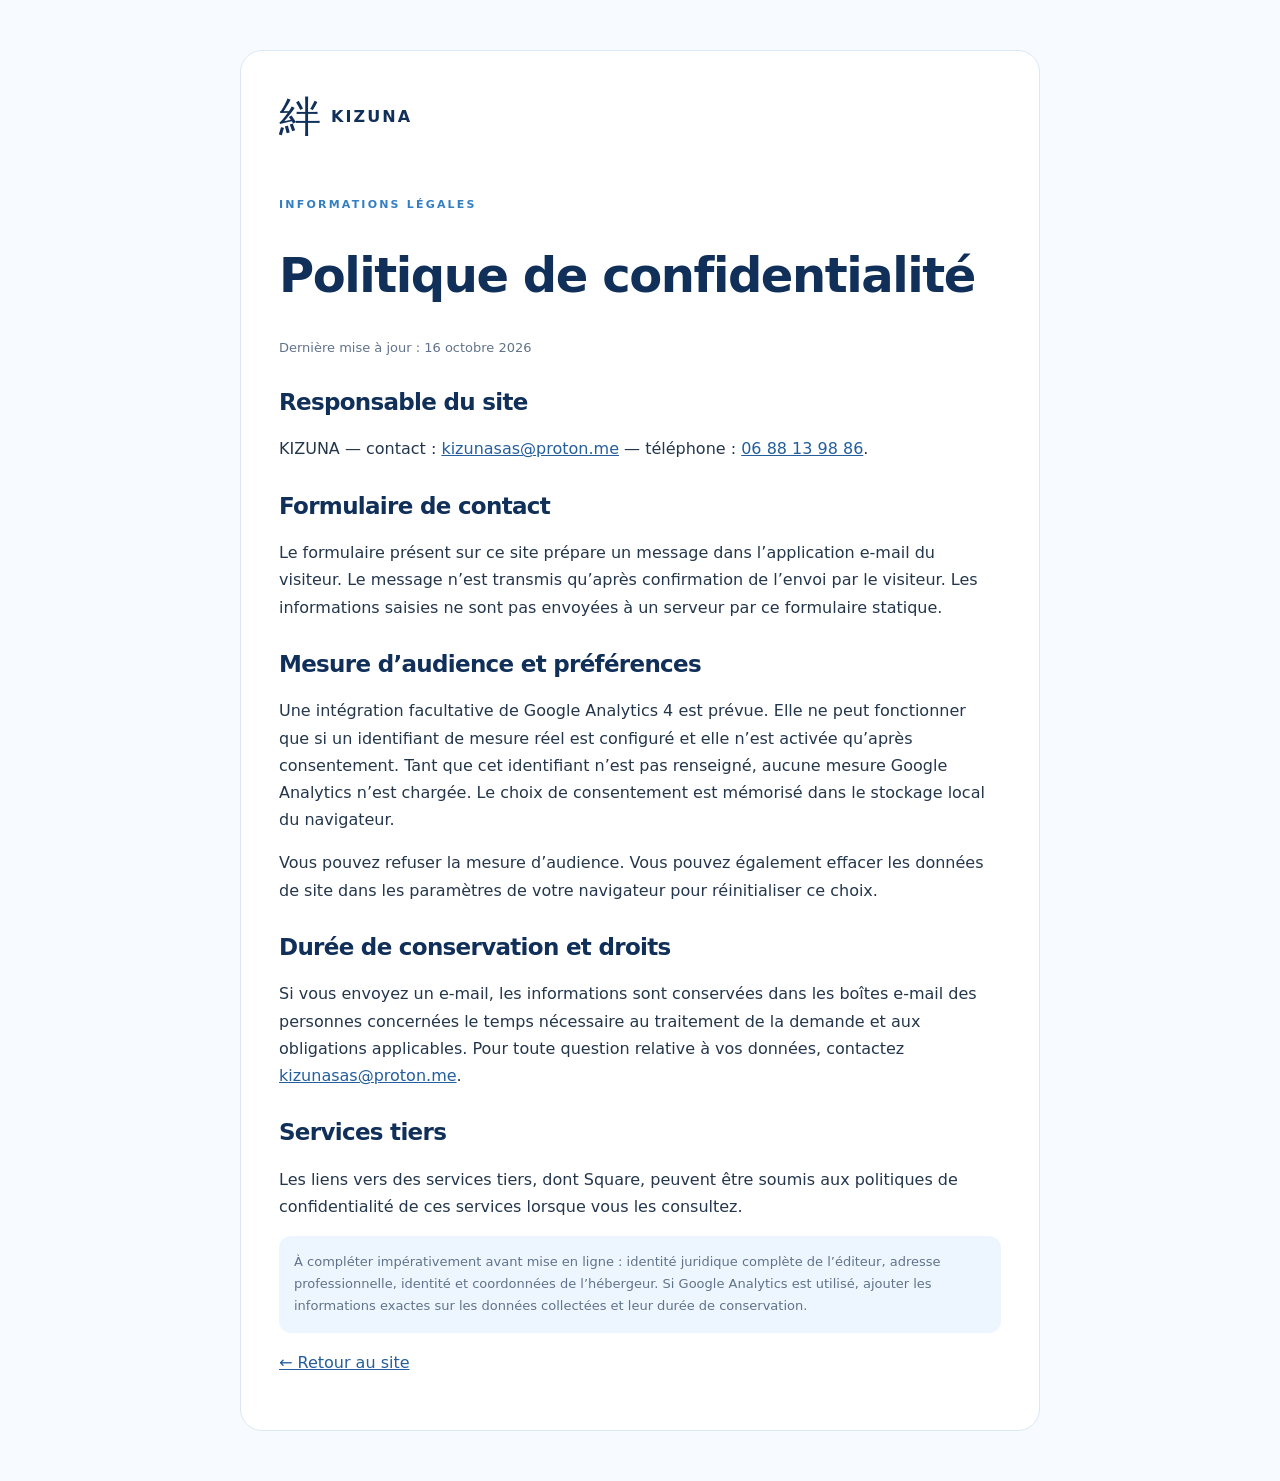
==== confidentialite.html @ 321cc067 "Add files via upload" ====
<!doctype html><html lang="fr"><head><meta charset="utf-8"><meta name="viewport" content="width=device-width, initial-scale=1"><meta name="description" content="Politique de confidentialité du site KIZUNA : formulaire de contact, mesure d’audience et droits des visiteurs."><meta name="theme-color" content="#102f59"><title>Politique de confidentialité — KIZUNA</title><link rel="icon" href="assets/favicon.svg" type="image/svg+xml"><link rel="stylesheet" href="styles-legal.css"></head><body><main class="legal"><a class="brand" href="index.html"><span>絆</span> KIZUNA</a><p class="eyebrow">Informations légales</p><h1>Politique de confidentialité</h1><p class="muted">Dernière mise à jour : 16 octobre 2026</p><h2>Responsable du site</h2><p>KIZUNA — contact : <a href="mailto:kizunasas@proton.me">kizunasas@proton.me</a> — téléphone : <a href="tel:+33688139886">06 88 13 98 86</a>.</p><h2>Formulaire de contact</h2><p>Le formulaire présent sur ce site prépare un message dans l’application e-mail du visiteur. Le message n’est transmis qu’après confirmation de l’envoi par le visiteur. Les informations saisies ne sont pas envoyées à un serveur par ce formulaire statique.</p><h2>Mesure d’audience et préférences</h2><p>Une intégration facultative de Google Analytics 4 est prévue. Elle ne peut fonctionner que si un identifiant de mesure réel est configuré et elle n’est activée qu’après consentement. Tant que cet identifiant n’est pas renseigné, aucune mesure Google Analytics n’est chargée. Le choix de consentement est mémorisé dans le stockage local du navigateur.</p><p>Vous pouvez refuser la mesure d’audience. Vous pouvez également effacer les données de site dans les paramètres de votre navigateur pour réinitialiser ce choix.</p><h2>Durée de conservation et droits</h2><p>Si vous envoyez un e-mail, les informations sont conservées dans les boîtes e-mail des personnes concernées le temps nécessaire au traitement de la demande et aux obligations applicables. Pour toute question relative à vos données, contactez <a href="mailto:kizunasas@proton.me">kizunasas@proton.me</a>.</p><h2>Services tiers</h2><p>Les liens vers des services tiers, dont Square, peuvent être soumis aux politiques de confidentialité de ces services lorsque vous les consultez.</p><p class="note">À compléter impérativement avant mise en ligne : identité juridique complète de l’éditeur, adresse professionnelle, identité et coordonnées de l’hébergeur. Si Google Analytics est utilisé, ajouter les informations exactes sur les données collectées et leur durée de conservation.</p><p><a href="index.html">← Retour au site</a></p></main></body></html>
---- styles-legal.css ----
*{box-sizing:border-box}body{margin:0;background:#f7fbff;color:#24364b;font-family:Inter,system-ui,-apple-system,"Segoe UI",sans-serif;line-height:1.7}.legal{width:min(800px,calc(100% - 36px));margin:50px auto;padding:38px;background:#fff;border:1px solid #dbe7f3;border-radius:22px}.brand{display:inline-flex;align-items:center;gap:10px;color:#102f59;text-decoration:none;font-weight:800;letter-spacing:.13em;margin-bottom:40px}.brand span{font:42px serif;letter-spacing:0}.eyebrow{font-size:11px;letter-spacing:.2em;text-transform:uppercase;color:#347fc2;font-weight:800}h1,h2{color:#102f59;line-height:1.2;letter-spacing:-.03em}h1{font-size:clamp(32px,6vw,48px)}h2{margin-top:30px;font-size:23px}.muted,.note{color:#61738a;font-size:13px}.note{padding:15px;background:#edf6ff;border-radius:12px}a{color:#245e9c}@media(max-width:600px){.legal{margin:15px auto;padding:23px;border-radius:16px}}
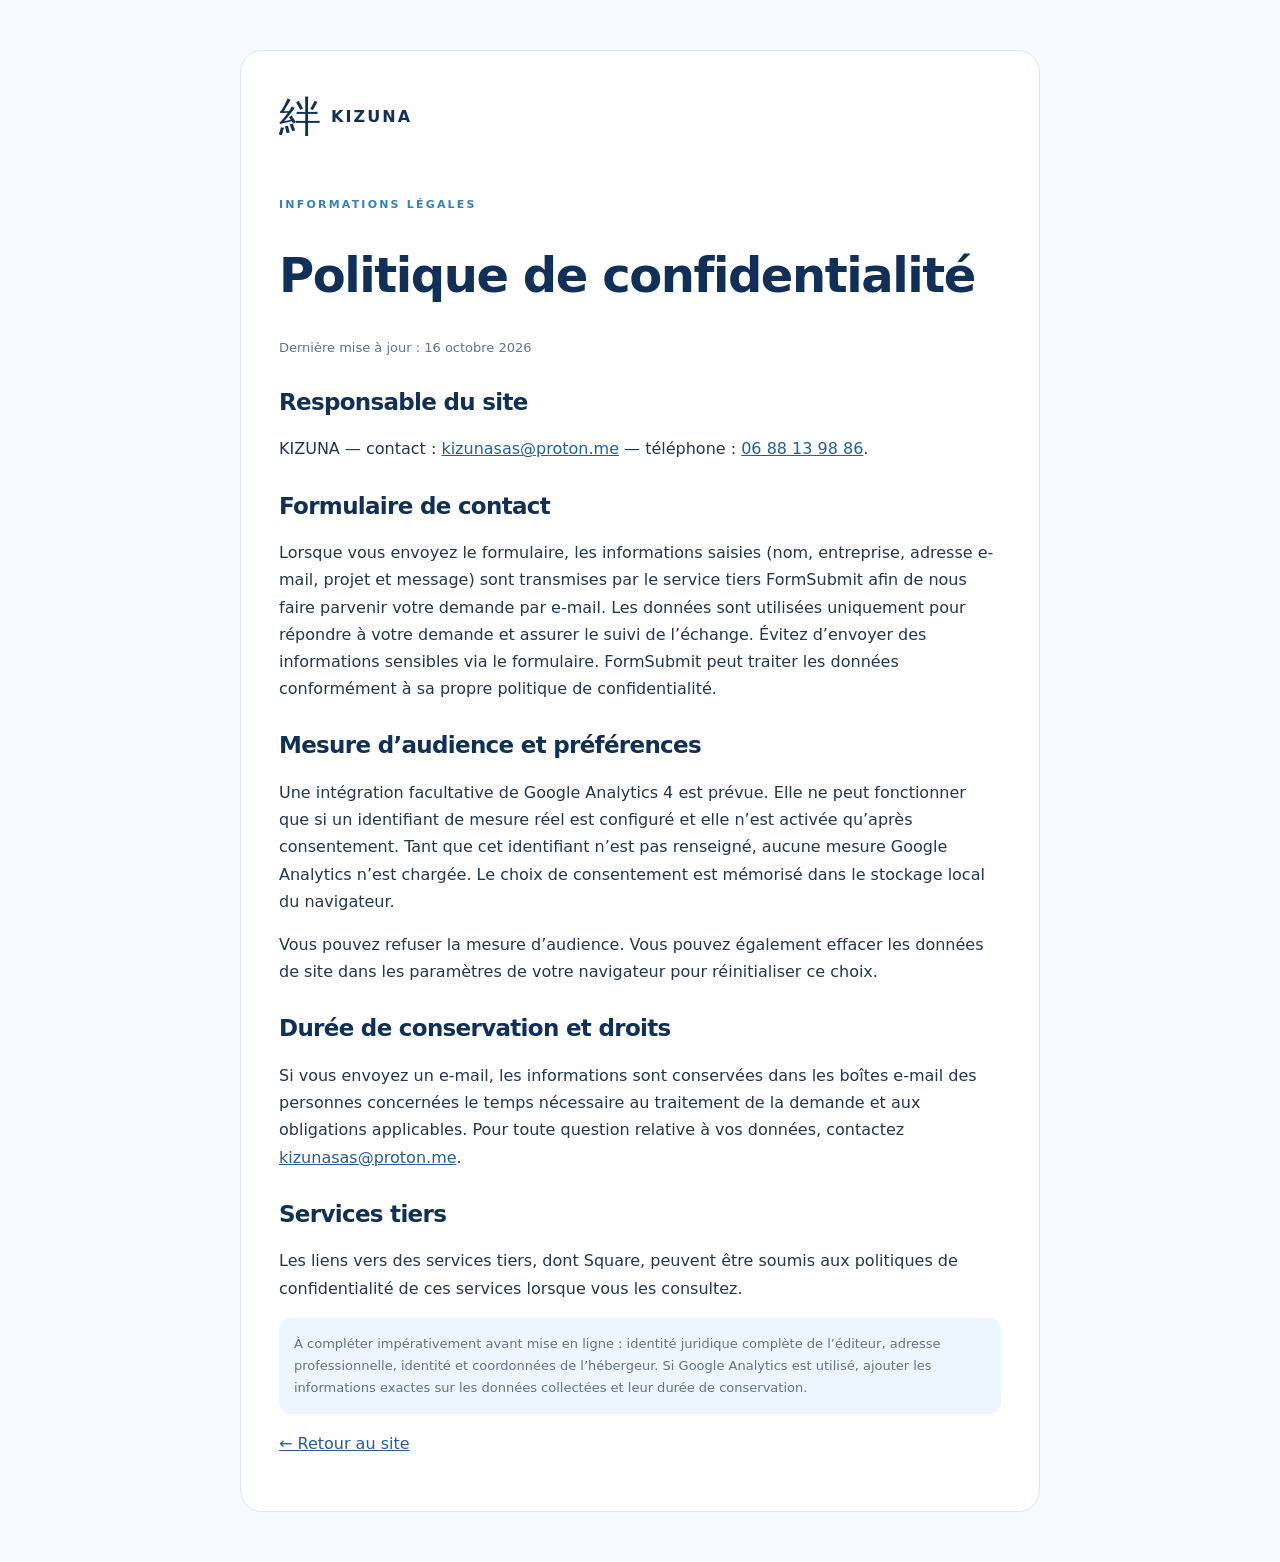
==== commit d65318d6: "Add files via upload" ====
--- a/confidentialite.html
+++ b/confidentialite.html
@@ -1 +1 @@
-<!doctype html><html lang="fr"><head><meta charset="utf-8"><meta name="viewport" content="width=device-width, initial-scale=1"><meta name="description" content="Politique de confidentialité du site KIZUNA : formulaire de contact, mesure d’audience et droits des visiteurs."><meta name="theme-color" content="#102f59"><title>Politique de confidentialité — KIZUNA</title><link rel="icon" href="assets/favicon.svg" type="image/svg+xml"><link rel="stylesheet" href="styles-legal.css"></head><body><main class="legal"><a class="brand" href="index.html"><span>絆</span> KIZUNA</a><p class="eyebrow">Informations légales</p><h1>Politique de confidentialité</h1><p class="muted">Dernière mise à jour : 16 octobre 2026</p><h2>Responsable du site</h2><p>KIZUNA — contact : <a href="mailto:kizunasas@proton.me">kizunasas@proton.me</a> — téléphone : <a href="tel:+33688139886">06 88 13 98 86</a>.</p><h2>Formulaire de contact</h2><p>Le formulaire présent sur ce site prépare un message dans l’application e-mail du visiteur. Le message n’est transmis qu’après confirmation de l’envoi par le visiteur. Les informations saisies ne sont pas envoyées à un serveur par ce formulaire statique.</p><h2>Mesure d’audience et préférences</h2><p>Une intégration facultative de Google Analytics 4 est prévue. Elle ne peut fonctionner que si un identifiant de mesure réel est configuré et elle n’est activée qu’après consentement. Tant que cet identifiant n’est pas renseigné, aucune mesure Google Analytics n’est chargée. Le choix de consentement est mémorisé dans le stockage local du navigateur.</p><p>Vous pouvez refuser la mesure d’audience. Vous pouvez également effacer les données de site dans les paramètres de votre navigateur pour réinitialiser ce choix.</p><h2>Durée de conservation et droits</h2><p>Si vous envoyez un e-mail, les informations sont conservées dans les boîtes e-mail des personnes concernées le temps nécessaire au traitement de la demande et aux obligations applicables. Pour toute question relative à vos données, contactez <a href="mailto:kizunasas@proton.me">kizunasas@proton.me</a>.</p><h2>Services tiers</h2><p>Les liens vers des services tiers, dont Square, peuvent être soumis aux politiques de confidentialité de ces services lorsque vous les consultez.</p><p class="note">À compléter impérativement avant mise en ligne : identité juridique complète de l’éditeur, adresse professionnelle, identité et coordonnées de l’hébergeur. Si Google Analytics est utilisé, ajouter les informations exactes sur les données collectées et leur durée de conservation.</p><p><a href="index.html">← Retour au site</a></p></main></body></html>+<!doctype html><html lang="fr"><head><meta charset="utf-8"><meta name="viewport" content="width=device-width, initial-scale=1"><meta name="description" content="Politique de confidentialité du site KIZUNA : formulaire de contact, mesure d’audience et droits des visiteurs."><meta name="theme-color" content="#102f59"><title>Politique de confidentialité — KIZUNA</title><link rel="icon" href="assets/favicon.svg" type="image/svg+xml"><link rel="stylesheet" href="styles-legal.css"></head><body><main class="legal"><a class="brand" href="index.html"><span>絆</span> KIZUNA</a><p class="eyebrow">Informations légales</p><h1>Politique de confidentialité</h1><p class="muted">Dernière mise à jour : 16 octobre 2026</p><h2>Responsable du site</h2><p>KIZUNA — contact : <a href="mailto:kizunasas@proton.me">kizunasas@proton.me</a> — téléphone : <a href="tel:+33688139886">06 88 13 98 86</a>.</p><h2>Formulaire de contact</h2><p>Lorsque vous envoyez le formulaire, les informations saisies (nom, entreprise, adresse e-mail, projet et message) sont transmises par le service tiers FormSubmit afin de nous faire parvenir votre demande par e-mail. Les données sont utilisées uniquement pour répondre à votre demande et assurer le suivi de l’échange. Évitez d’envoyer des informations sensibles via le formulaire. FormSubmit peut traiter les données conformément à sa propre politique de confidentialité.</p><h2>Mesure d’audience et préférences</h2><p>Une intégration facultative de Google Analytics 4 est prévue. Elle ne peut fonctionner que si un identifiant de mesure réel est configuré et elle n’est activée qu’après consentement. Tant que cet identifiant n’est pas renseigné, aucune mesure Google Analytics n’est chargée. Le choix de consentement est mémorisé dans le stockage local du navigateur.</p><p>Vous pouvez refuser la mesure d’audience. Vous pouvez également effacer les données de site dans les paramètres de votre navigateur pour réinitialiser ce choix.</p><h2>Durée de conservation et droits</h2><p>Si vous envoyez un e-mail, les informations sont conservées dans les boîtes e-mail des personnes concernées le temps nécessaire au traitement de la demande et aux obligations applicables. Pour toute question relative à vos données, contactez <a href="mailto:kizunasas@proton.me">kizunasas@proton.me</a>.</p><h2>Services tiers</h2><p>Les liens vers des services tiers, dont Square, peuvent être soumis aux politiques de confidentialité de ces services lorsque vous les consultez.</p><p class="note">À compléter impérativement avant mise en ligne : identité juridique complète de l’éditeur, adresse professionnelle, identité et coordonnées de l’hébergeur. Si Google Analytics est utilisé, ajouter les informations exactes sur les données collectées et leur durée de conservation.</p><p><a href="index.html">← Retour au site</a></p></main></body></html>
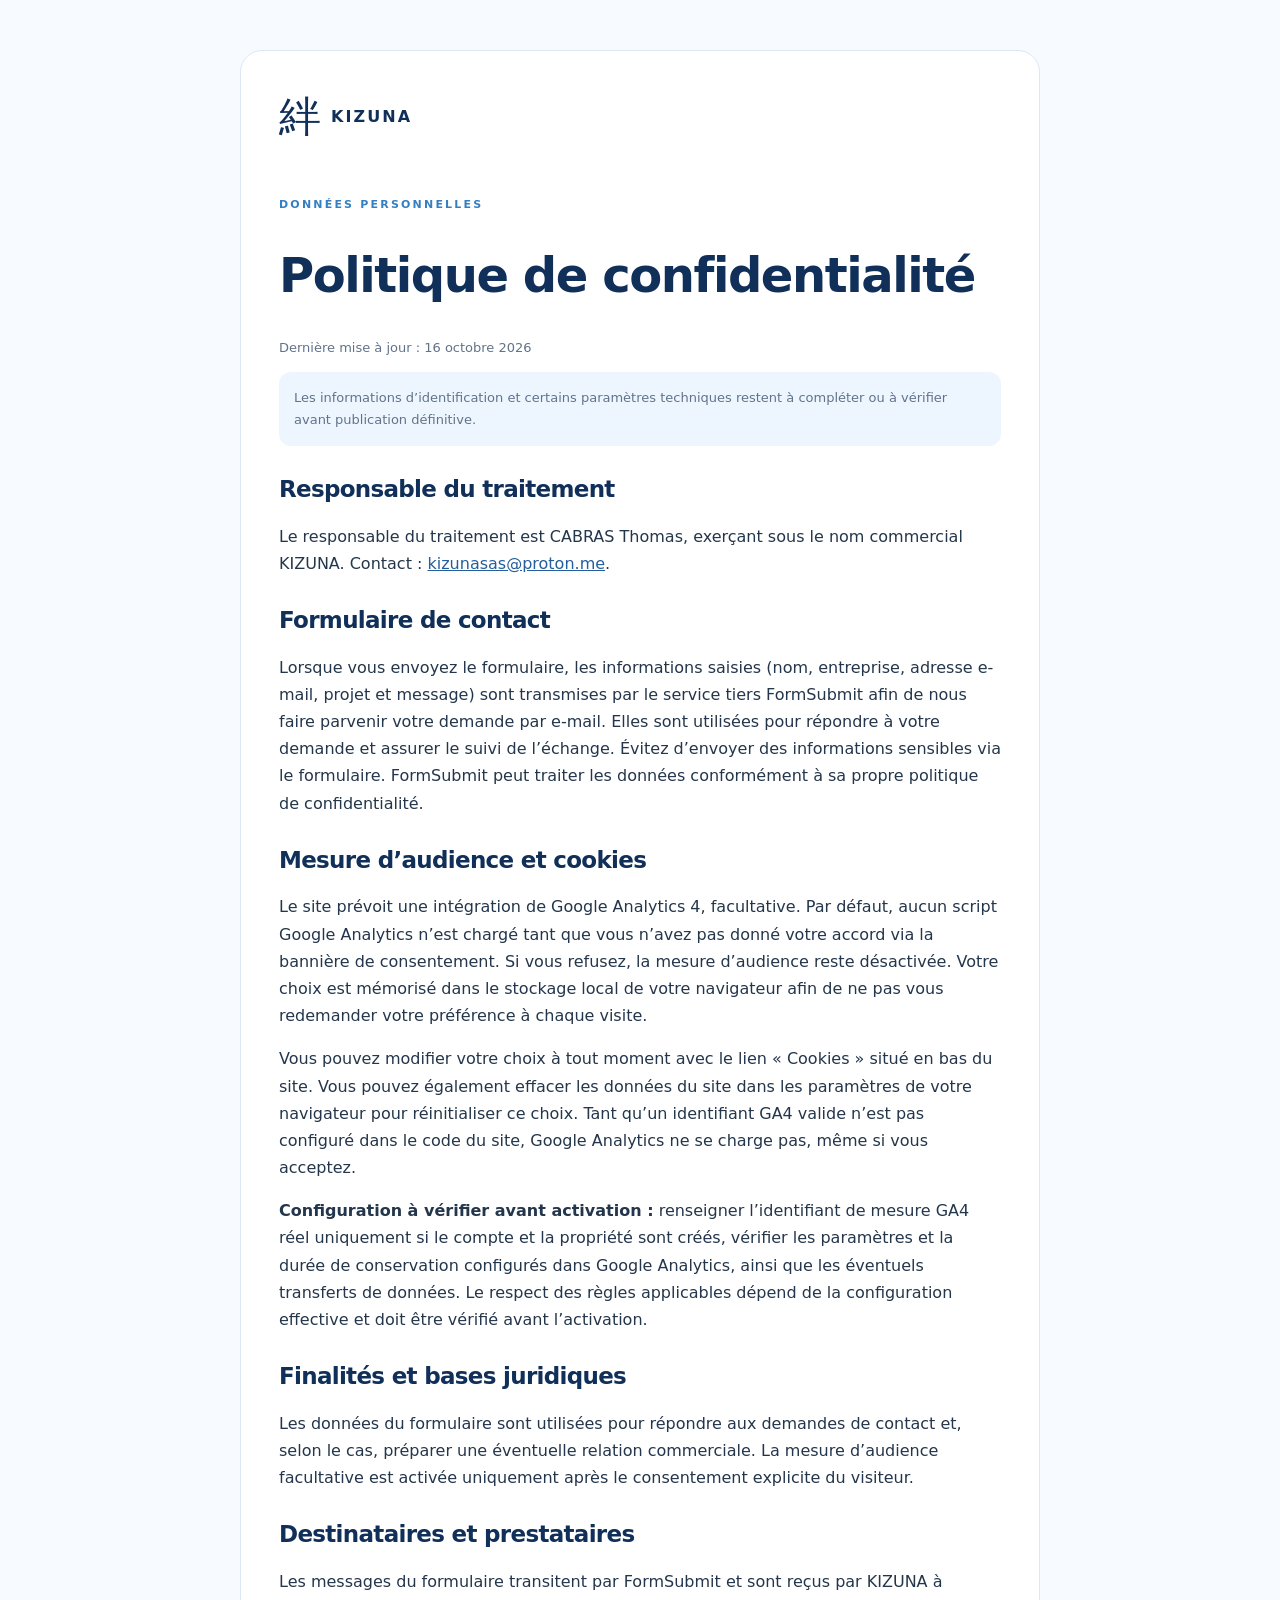
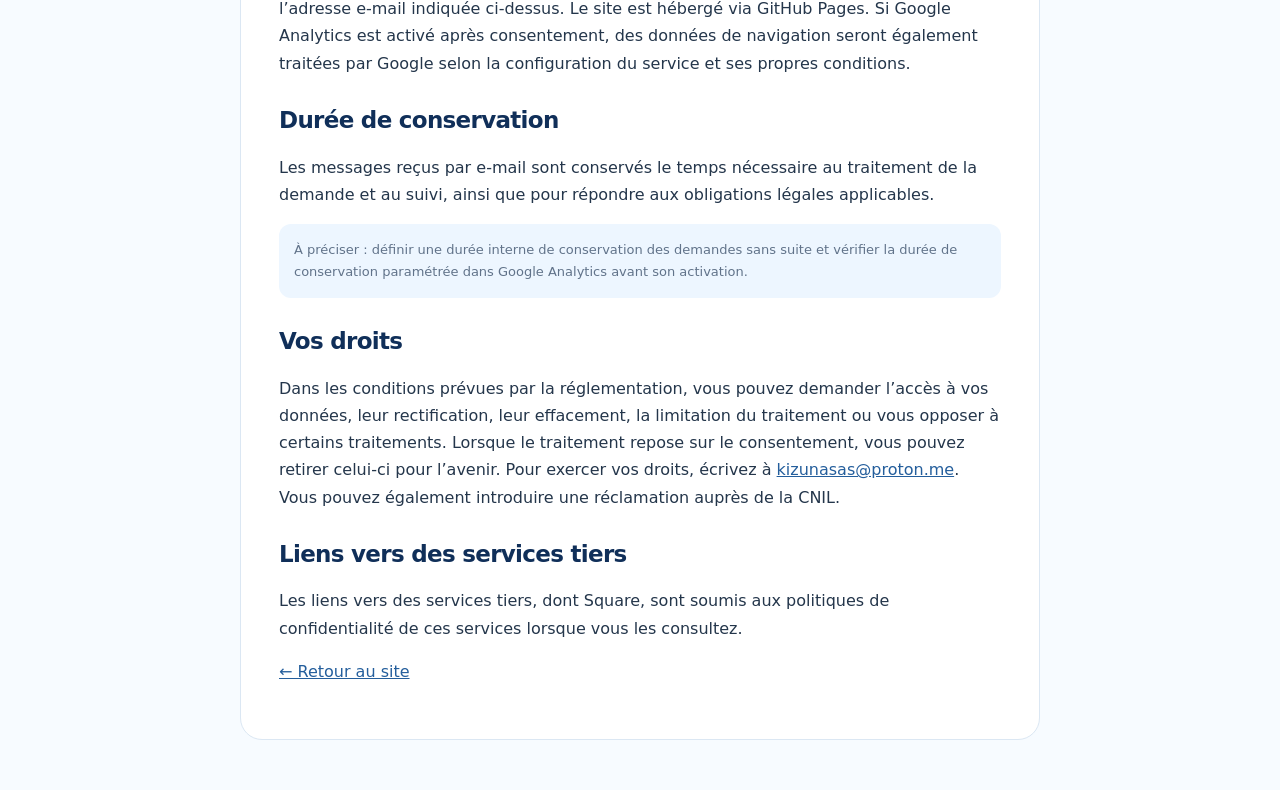
==== commit 417d6c2b: "Add files via upload" ====
--- a/confidentialite.html
+++ b/confidentialite.html
@@ -1 +1 @@
-<!doctype html><html lang="fr"><head><meta charset="utf-8"><meta name="viewport" content="width=device-width, initial-scale=1"><meta name="description" content="Politique de confidentialité du site KIZUNA : formulaire de contact, mesure d’audience et droits des visiteurs."><meta name="theme-color" content="#102f59"><title>Politique de confidentialité — KIZUNA</title><link rel="icon" href="assets/favicon.svg" type="image/svg+xml"><link rel="stylesheet" href="styles-legal.css"></head><body><main class="legal"><a class="brand" href="index.html"><span>絆</span> KIZUNA</a><p class="eyebrow">Informations légales</p><h1>Politique de confidentialité</h1><p class="muted">Dernière mise à jour : 16 octobre 2026</p><h2>Responsable du site</h2><p>KIZUNA — contact : <a href="mailto:kizunasas@proton.me">kizunasas@proton.me</a> — téléphone : <a href="tel:+33688139886">06 88 13 98 86</a>.</p><h2>Formulaire de contact</h2><p>Lorsque vous envoyez le formulaire, les informations saisies (nom, entreprise, adresse e-mail, projet et message) sont transmises par le service tiers FormSubmit afin de nous faire parvenir votre demande par e-mail. Les données sont utilisées uniquement pour répondre à votre demande et assurer le suivi de l’échange. Évitez d’envoyer des informations sensibles via le formulaire. FormSubmit peut traiter les données conformément à sa propre politique de confidentialité.</p><h2>Mesure d’audience et préférences</h2><p>Une intégration facultative de Google Analytics 4 est prévue. Elle ne peut fonctionner que si un identifiant de mesure réel est configuré et elle n’est activée qu’après consentement. Tant que cet identifiant n’est pas renseigné, aucune mesure Google Analytics n’est chargée. Le choix de consentement est mémorisé dans le stockage local du navigateur.</p><p>Vous pouvez refuser la mesure d’audience. Vous pouvez également effacer les données de site dans les paramètres de votre navigateur pour réinitialiser ce choix.</p><h2>Durée de conservation et droits</h2><p>Si vous envoyez un e-mail, les informations sont conservées dans les boîtes e-mail des personnes concernées le temps nécessaire au traitement de la demande et aux obligations applicables. Pour toute question relative à vos données, contactez <a href="mailto:kizunasas@proton.me">kizunasas@proton.me</a>.</p><h2>Services tiers</h2><p>Les liens vers des services tiers, dont Square, peuvent être soumis aux politiques de confidentialité de ces services lorsque vous les consultez.</p><p class="note">À compléter impérativement avant mise en ligne : identité juridique complète de l’éditeur, adresse professionnelle, identité et coordonnées de l’hébergeur. Si Google Analytics est utilisé, ajouter les informations exactes sur les données collectées et leur durée de conservation.</p><p><a href="index.html">← Retour au site</a></p></main></body></html>+<!doctype html><html lang="fr"><head><meta charset="utf-8"><meta name="viewport" content="width=device-width, initial-scale=1"><meta name="description" content="Politique de confidentialité du site KIZUNA."><meta name="theme-color" content="#102f59"><title>Politique de confidentialité — KIZUNA</title><link rel="icon" href="assets/favicon.svg" type="image/svg+xml"><link rel="stylesheet" href="styles-legal.css"></head><body><main class="legal"><a class="brand" href="index.html"><span>絆</span> KIZUNA</a><p class="eyebrow">Données personnelles</p><h1>Politique de confidentialité</h1><p class="muted">Dernière mise à jour : 16 octobre 2026</p><p class="note">Les informations d’identification et certains paramètres techniques restent à compléter ou à vérifier avant publication définitive.</p><h2>Responsable du traitement</h2><p>Le responsable du traitement est CABRAS Thomas, exerçant sous le nom commercial KIZUNA. Contact : <a href="mailto:kizunasas@proton.me">kizunasas@proton.me</a>.</p><h2>Formulaire de contact</h2><p>Lorsque vous envoyez le formulaire, les informations saisies (nom, entreprise, adresse e-mail, projet et message) sont transmises par le service tiers FormSubmit afin de nous faire parvenir votre demande par e-mail. Elles sont utilisées pour répondre à votre demande et assurer le suivi de l’échange. Évitez d’envoyer des informations sensibles via le formulaire. FormSubmit peut traiter les données conformément à sa propre politique de confidentialité.</p><h2>Mesure d’audience et cookies</h2><p>Le site prévoit une intégration de Google Analytics 4, facultative. Par défaut, aucun script Google Analytics n’est chargé tant que vous n’avez pas donné votre accord via la bannière de consentement. Si vous refusez, la mesure d’audience reste désactivée. Votre choix est mémorisé dans le stockage local de votre navigateur afin de ne pas vous redemander votre préférence à chaque visite.</p><p>Vous pouvez modifier votre choix à tout moment avec le lien « Cookies » situé en bas du site. Vous pouvez également effacer les données du site dans les paramètres de votre navigateur pour réinitialiser ce choix. Tant qu’un identifiant GA4 valide n’est pas configuré dans le code du site, Google Analytics ne se charge pas, même si vous acceptez.</p><p><strong>Configuration à vérifier avant activation :</strong> renseigner l’identifiant de mesure GA4 réel uniquement si le compte et la propriété sont créés, vérifier les paramètres et la durée de conservation configurés dans Google Analytics, ainsi que les éventuels transferts de données. Le respect des règles applicables dépend de la configuration effective et doit être vérifié avant l’activation.</p><h2>Finalités et bases juridiques</h2><p>Les données du formulaire sont utilisées pour répondre aux demandes de contact et, selon le cas, préparer une éventuelle relation commerciale. La mesure d’audience facultative est activée uniquement après le consentement explicite du visiteur.</p><h2>Destinataires et prestataires</h2><p>Les messages du formulaire transitent par FormSubmit et sont reçus par KIZUNA à l’adresse e-mail indiquée ci-dessus. Le site est hébergé via GitHub Pages. Si Google Analytics est activé après consentement, des données de navigation seront également traitées par Google selon la configuration du service et ses propres conditions.</p><h2>Durée de conservation</h2><p>Les messages reçus par e-mail sont conservés le temps nécessaire au traitement de la demande et au suivi, ainsi que pour répondre aux obligations légales applicables.</p><p class="note">À préciser : définir une durée interne de conservation des demandes sans suite et vérifier la durée de conservation paramétrée dans Google Analytics avant son activation.</p><h2>Vos droits</h2><p>Dans les conditions prévues par la réglementation, vous pouvez demander l’accès à vos données, leur rectification, leur effacement, la limitation du traitement ou vous opposer à certains traitements. Lorsque le traitement repose sur le consentement, vous pouvez retirer celui-ci pour l’avenir. Pour exercer vos droits, écrivez à <a href="mailto:kizunasas@proton.me">kizunasas@proton.me</a>. Vous pouvez également introduire une réclamation auprès de la CNIL.</p><h2>Liens vers des services tiers</h2><p>Les liens vers des services tiers, dont Square, sont soumis aux politiques de confidentialité de ces services lorsque vous les consultez.</p><p><a href="index.html">← Retour au site</a></p></main></body></html>
